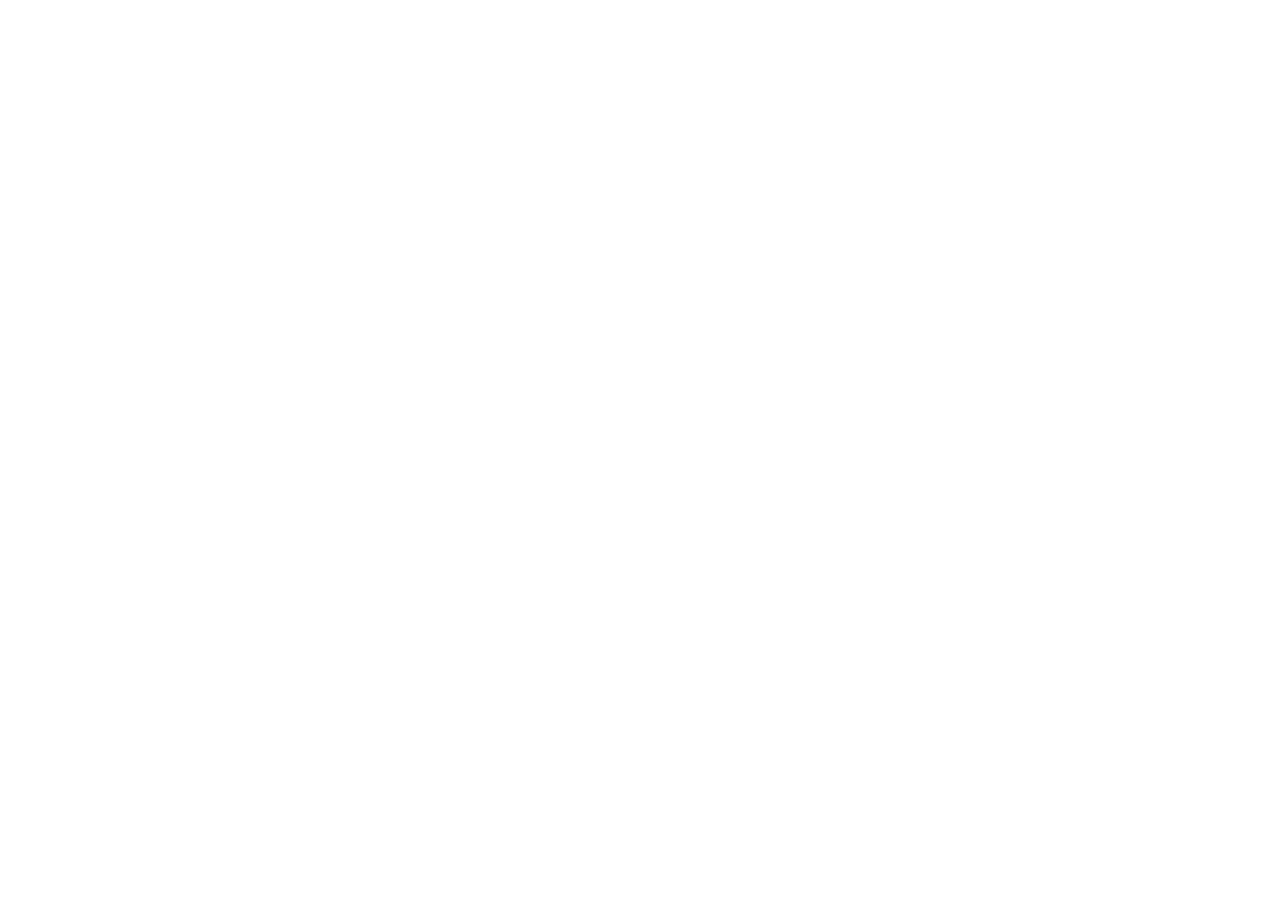
==== index.html @ 7b7ef6f3 "init project" ====
<!DOCTYPE html>
<html lang="en">
<head>
    <meta charset="UTF-8">
    <meta http-equiv="X-UA-Compatible" content="IE=edge">
    <meta name="viewport" content="width=device-width, initial-scale=1.0">
    <title>Document</title>
    <link href="https://fonts.googleapis.com/icon?family=Material+Icons" rel="stylesheet">
    <link rel="stylesheet" href="https://cdnjs.cloudflare.com/ajax/libs/materialize/1.0.0/css/materialize.min.css">
    <link rel="stylesheet" href="./style.css">

</head>
<body>
    
















    <script src="https://cdnjs.cloudflare.com/ajax/libs/materialize/1.0.0/js/materialize.min.js"></script>
    <script src="./js/skript.js"></script>
</body>
</html>
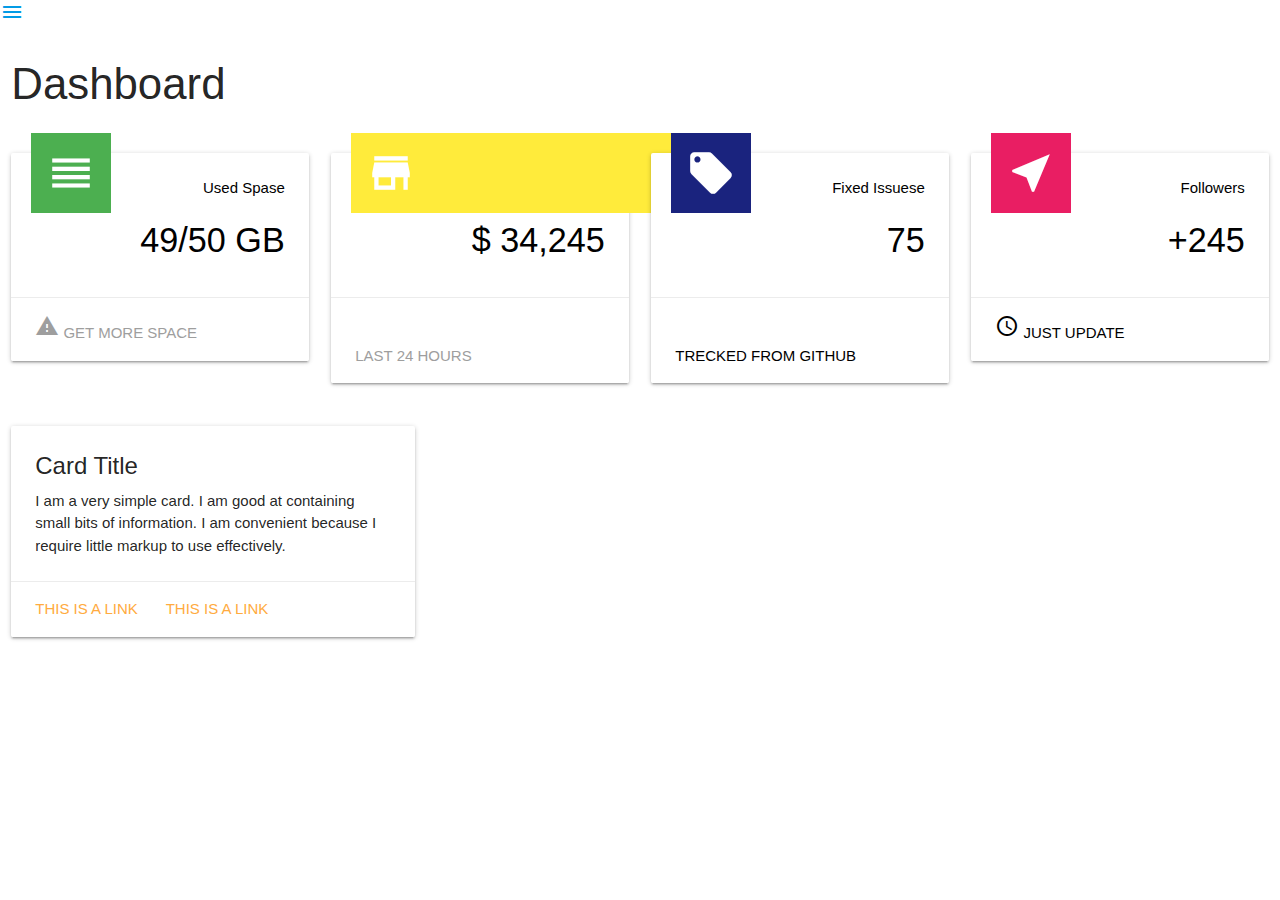
==== commit 9b017e10: "add cards 1" ====
--- a/index.html
+++ b/index.html
@@ -11,6 +11,114 @@
 
 </head>
 <body>
+   
+    <ul id="slide-out" class="sidenav">
+        <li><h4 class="header center-align">Company</h4></li>
+      <li><div class="divider"></div></li>
+      <li><a class="waves-effect pink white-text" href="#!"><i class="material-icons white-text">dashboard</i>Dashboard</a></li>
+      <li><a class="waves-effect" href="#!"><i class="material-icons ">person</i>User Profile</a></li>
+      <li><a class="waves-effect" href="#!"><i class="material-icons ">place</i>Maps</a></li>
+      <li><a class="waves-effect" href="#!"><i class="material-icons ">done_all</i>Notisfications</a></li>
+      <li><a class="waves-effect" href="#!"><i class="material-icons ">language</i>Support</a></li>
+    </ul>
+    <a href="#" data-target="slide-out" class="sidenav-trigger"><i class="material-icons">menu</i></a>
+    <div class="row">
+        <div class="col s12 ">
+           <h3>Dashboard</h3> 
+        </div>
+    </div>
+    <div class="row">
+        <div class="col s12 m6 l3 info-box">
+            <div class="card ">
+              <div class="card-content black-text">
+                <div class="box ">
+                
+                    <i class="material-icons green info-boximg white-text">reorder</i>
+                    <div class="info">
+                        <p class="right-align">Used Spase</p>
+                        <h4 class="right-align"> 49/50 GB</h4>
+                    </div>
+                </div>
+
+              </div>
+              <div class="card-action">
+                <a class="grey-text" href="#"><i class="material-icons">report_problem</i> Get more space</a>
+              </div>
+            </div>
+          </div>
+          <div class="col s12 m6 l3 info-box">
+            <div class="card ">
+              <div class="card-content black-text">
+                <div class="box ">
+                
+                    <i class="material-icons yellow info-boximg white-text">storefront</i>
+                    <div class="info">
+                        <p class="right-align">Revenue</p>
+                        <h4 class="right-align"> $ 34,245</h4>
+                    </div>
+                </div>
+
+              </div>
+              <div class="card-action ">
+                <a class="grey-text " href="#"><i class="material-icons">calendar_month</i> Last 24 Hours</a>
+              </div>
+            </div>
+          </div>   <div class="col s12 m6 l3 info-box">
+            <div class="card ">
+              <div class="card-content black-text">
+                <div class="box ">
+                
+                    <i class="material-icons  indigo darken-4 info-boximg white-text">local_offer</i>
+                    <div class="info">
+                        <p class="right-align">Fixed Issuese</p>
+                        <h4 class="right-align"> 75</h4>
+                    </div>
+                </div>
+
+              </div>
+              <div class="card-action">
+                <a class="black-text" href="#"><i class="material-icons">download</i> Trecked from Github</a>
+              </div>
+            </div>
+          </div>   <div class="col s12 m6 l3 info-box">
+            <div class="card ">
+              <div class="card-content black-text">
+                <div class="box ">
+                
+                    <i class="material-icons pink info-boximg white-text">near_me</i>
+                    <div class="info">
+                        <p class="right-align">Followers</p>
+                        <h4 class="right-align"> +245</h4>
+                    </div>
+                </div>
+
+              </div>
+              <div class="card-action">
+                <a class="black-text" href="#"><i class="material-icons">query_builder</i> Just Update</a>
+              </div>
+            </div>
+          </div>
+
+
+        </div>
+        <div class="row">
+            <div class="col s12 m4">
+                <div class="card ">
+                    <div class="card-content">
+                      <span class="card-title">Card Title</span>
+                      <p>I am a very simple card. I am good at containing small bits of information.
+                      I am convenient because I require little markup to use effectively.</p>
+                    </div>
+                    <div class="card-action">
+                      <a href="#">This is a link</a>
+                      <a href="#">This is a link</a>
+                    </div>
+                  </div>
+
+            </div>
+        </div>
+
+
     
 
 
--- a/style.css
+++ b/style.css
@@ -0,0 +1,31 @@
+body{
+    font-family: 'Segoe UI', Tahoma, Geneva, Verdana, sans-serif;
+}
+.sidenav>li{
+    padding: 20px;
+}
+.box{
+    display: flex;
+    justify-content:flex-end;
+}
+.box>i{
+    font-size: 50px;
+    padding: 15px;
+}
+.info-box{
+    position: relative;
+    padding: 40px 0;
+}
+.info-boximg{
+    position: absolute;
+    top: -20px;
+    left: 20px;
+}
+.info{
+    justify-content: end;
+}
+.more_space{
+    display: flex;
+    align-items: center;
+
+}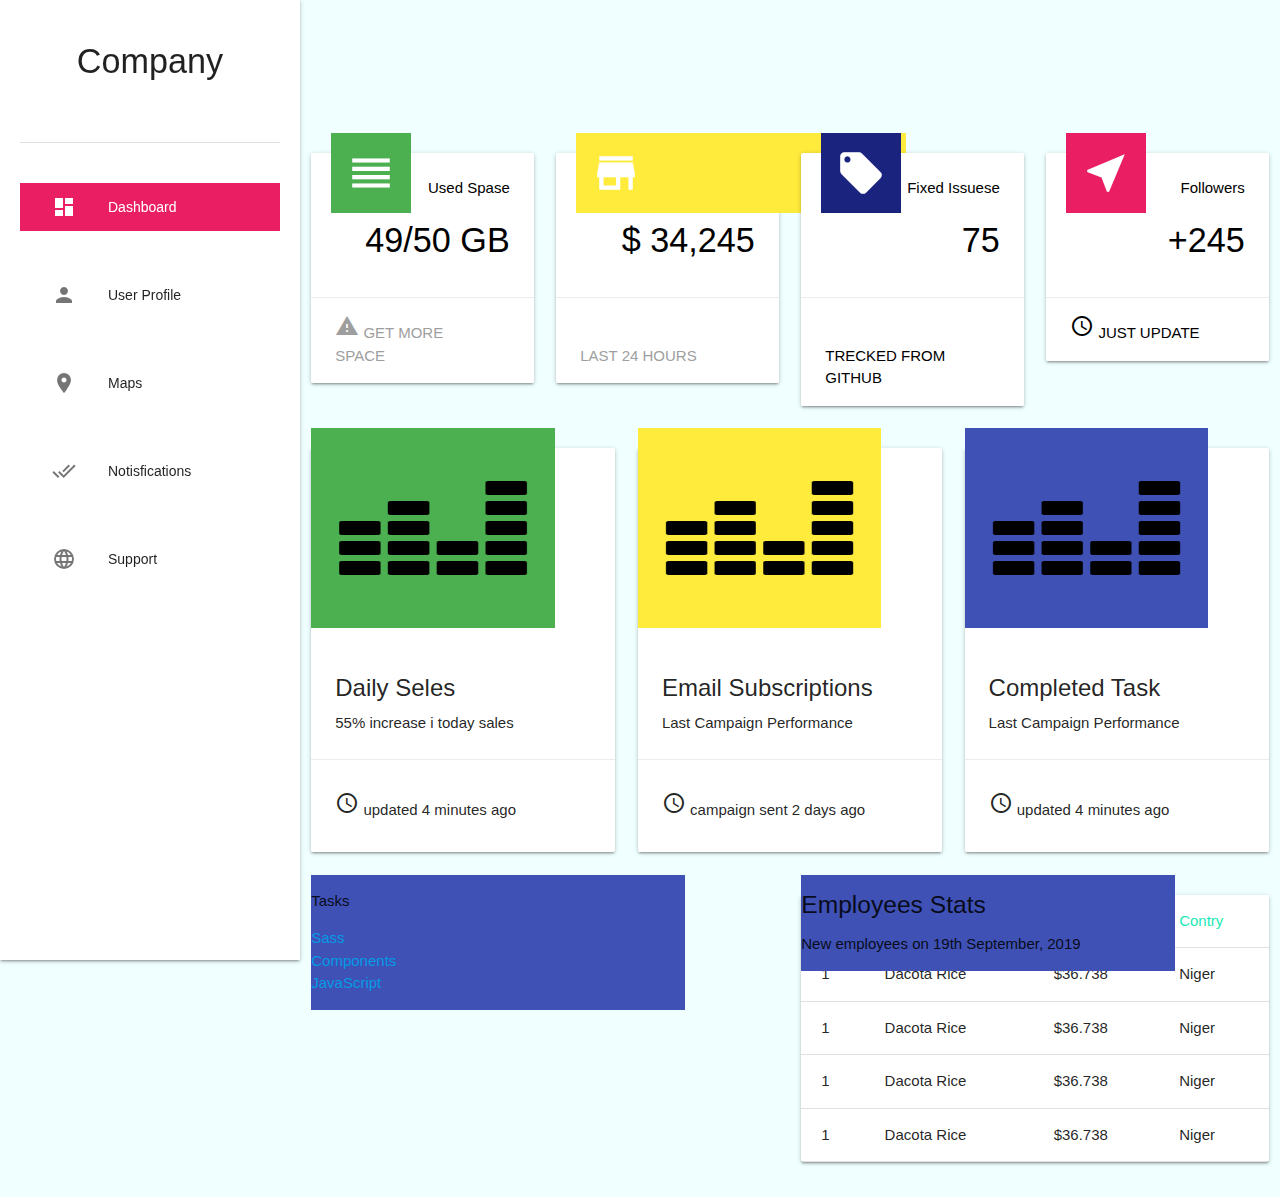
==== commit f117e580: "add card 3" ====
--- a/index.html
+++ b/index.html
@@ -12,7 +12,7 @@
 </head>
 <body>
    
-    <ul id="slide-out" class="sidenav">
+    <ul id="slide-out" class="sidenav sidenav-fixed">
         <li><h4 class="header center-align">Company</h4></li>
       <li><div class="divider"></div></li>
       <li><a class="waves-effect pink white-text" href="#!"><i class="material-icons white-text">dashboard</i>Dashboard</a></li>
@@ -21,12 +21,13 @@
       <li><a class="waves-effect" href="#!"><i class="material-icons ">done_all</i>Notisfications</a></li>
       <li><a class="waves-effect" href="#!"><i class="material-icons ">language</i>Support</a></li>
     </ul>
-    <a href="#" data-target="slide-out" class="sidenav-trigger"><i class="material-icons">menu</i></a>
+    <a href="#" data-target="slide-out" class="sidenav-trigger show-on-large"><i class="material-icons">menu</i></a>
     <div class="row">
         <div class="col s12 ">
            <h3>Dashboard</h3> 
         </div>
     </div>
+    <main>
     <div class="row">
         <div class="col s12 m6 l3 info-box">
             <div class="card ">
@@ -103,26 +104,124 @@
         </div>
         <div class="row">
             <div class="col s12 m4">
-                <div class="card ">
+                <div class="card infocard ">
+                    <div class="card-image imgeq green ">
+                        <img class="center-align" src="./img/2827910-200.png">
+                      </div>
                     <div class="card-content">
-                      <span class="card-title">Card Title</span>
-                      <p>I am a very simple card. I am good at containing small bits of information.
-                      I am convenient because I require little markup to use effectively.</p>
+                      <span class="card-title">Daily Seles</span>
+                      <p>55% increase i today sales</p>
                     </div>
                     <div class="card-action">
-                      <a href="#">This is a link</a>
-                      <a href="#">This is a link</a>
+                        <p><i class="material-icons">schedule</i> updated 4 minutes ago</p>
+                     
                     </div>
                   </div>
 
             </div>
+            
+            <div class="col s12 m4">
+                <div class="card infocard ">
+                    <div class="card-image imgeq yellow ">
+                        <img class="center-align" src="./img/2827910-200.png">
+                      </div>
+                    <div class="card-content">
+                      <span class="card-title">Email Subscriptions</span>
+                      <p>Last Campaign Performance</p>
+                    </div>
+                    <div class="card-action">
+                        <p><i class="material-icons">schedule</i> campaign sent 2 days ago</p>
+                     
+                    </div>
+                  </div>
+
+            </div>
+            <div class="col s12 m4">
+                <div class="card infocard ">
+                    <div class="card-image imgeq indigo ">
+                        <img class="center-align" src="./img/2827910-200.png">
+                      </div>
+                    <div class="card-content">
+                      <span class="card-title">Completed Task</span>
+                      <p>Last Campaign Performance</p>
+                    </div>
+                    <div class="card-action">
+                        <p><i class="material-icons">schedule</i> updated 4 minutes ago</p>
+                     
+                    </div>
+                  </div>
+
+            </div>
+
         </div>
 
 
     
-
-
-
+<div class="row">
+    <div class="col s12 l6 up">
+        <div class="card">
+            <div class="titleinfo indigo">
+            <p>Tasks</p>
+      
+      <ul  class=" ">
+        <li><a href="sass.html">Sass</a></li>
+        <li><a href="badges.html">Components</a></li>
+        <li><a href="collapsible.html">JavaScript</a></li>
+      </ul>
+                
+            </div>
+    
+
+        </div>
+    </div>
+    <div class="col s12 l6 up">
+        <div class="card">
+        <div class="titleinfo indigo">
+            <h5>Employees Stats</h5>
+            <p>New employees on 19th September, 2019</p>
+        </div>
+        
+      <table>
+
+        <tbody>
+            <tr class="teal-text text-accent-3">
+                <td>ID</td>
+                <td>Name</td>
+                <td>Salary</td>
+                <td>Contry</td>
+              </tr>
+          <tr>
+            <td>1</td>
+            <td>Dacota Rice</td>
+            <td>$36.738</td>
+            <td>Niger</td>
+          </tr>
+          <tr>
+            <td>1</td>
+            <td>Dacota Rice</td>
+            <td>$36.738</td>
+            <td>Niger</td>
+          </tr>
+          <tr>
+            <td>1</td>
+            <td>Dacota Rice</td>
+            <td>$36.738</td>
+            <td>Niger</td>
+          </tr>
+          <tr>
+            <td>1</td>
+            <td>Dacota Rice</td>
+            <td>$36.738</td>
+            <td>Niger</td>
+          </tr>
+
+        </tbody>
+      </table>
+    </div>
+    </div>
+</div>
+
+    </main>
 
 
 
--- a/style.css
+++ b/style.css
@@ -1,5 +1,6 @@
 body{
     font-family: 'Segoe UI', Tahoma, Geneva, Verdana, sans-serif;
+    background-color: azure;
 }
 .sidenav>li{
     padding: 20px;
@@ -28,4 +29,39 @@
     display: flex;
     align-items: center;
 
+}
+.infocard{
+    position: relative;
+    display: flex;
+    flex-direction: column;
+    justify-content: center;
+}
+.imgeq{
+    position: absolute;
+    width: 80%;
+    height: 50%;
+    top: -20px;
+}
+.card-image>img{
+    height: 200px;
+}
+header, main, footer {
+    padding-left: 300px;
+  }
+
+  @media only screen and (max-width : 992px) {
+    header, main, footer {
+      padding-left: 0;
+    }
+  }
+  .titleinfo{
+    width: 80%;
+    position: absolute;
+    top: -20px;
+  }
+  .up{
+    position: relative;
+  }
+td{
+    padding-left: 20px;
 }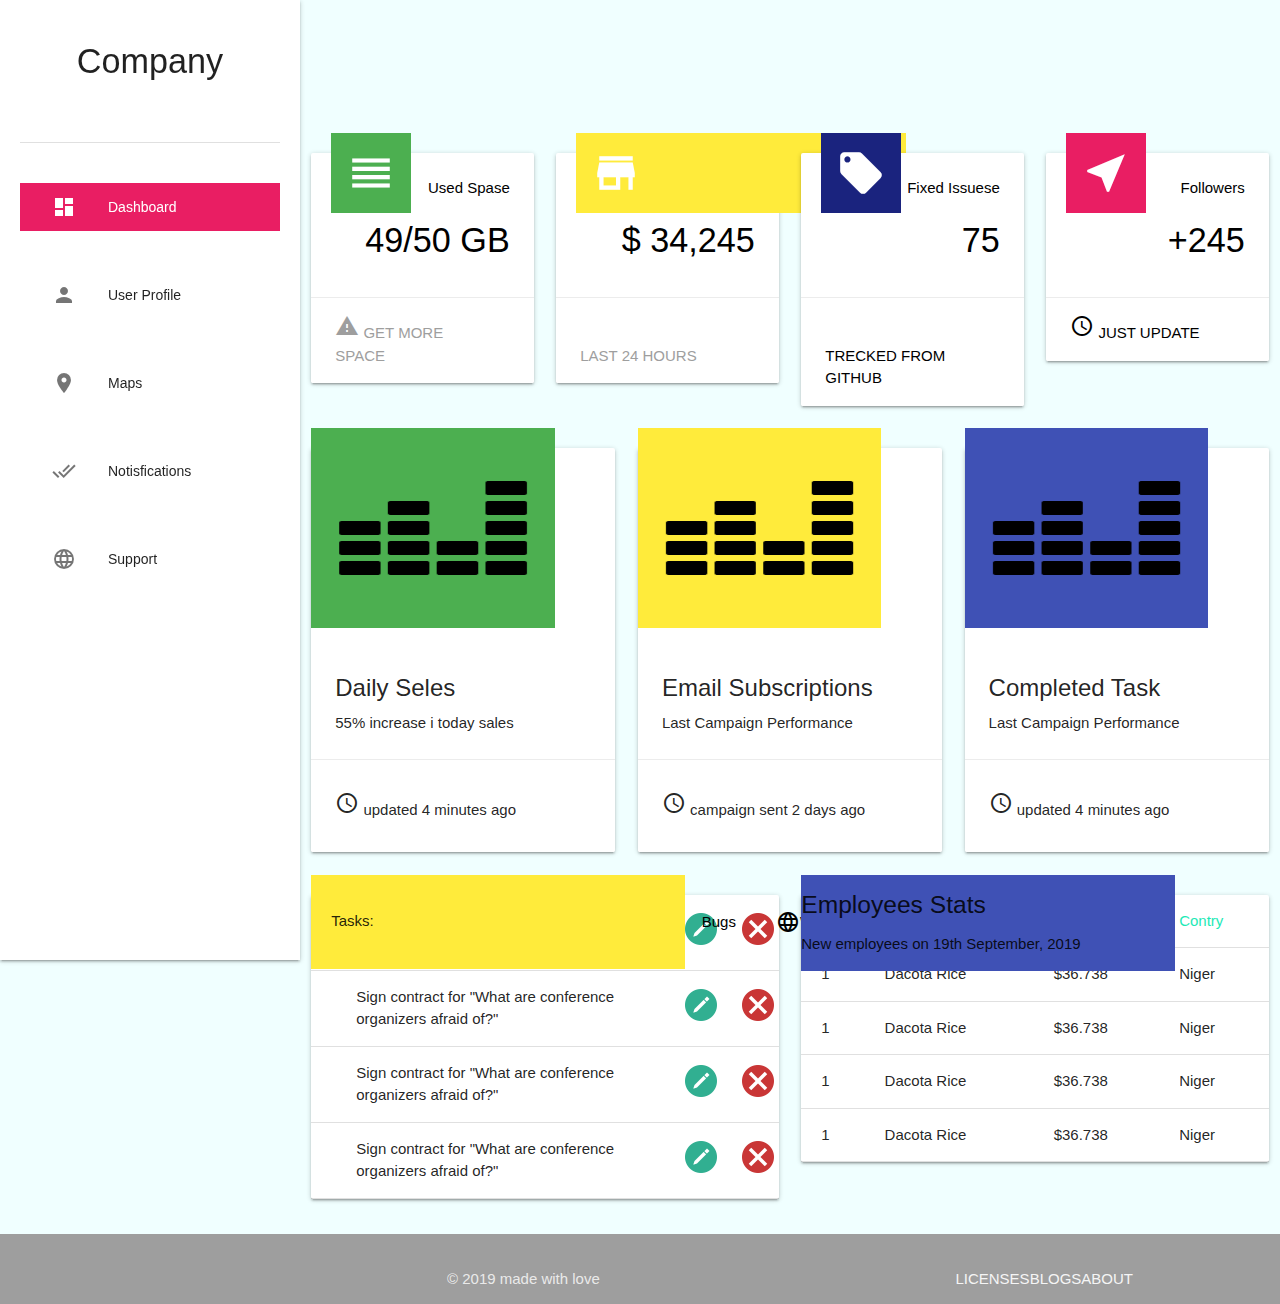
==== commit b405f595: "footer" ====
--- a/index.html
+++ b/index.html
@@ -29,6 +29,7 @@
     </div>
     <main>
     <div class="row">
+        
         <div class="col s12 m6 l3 info-box">
             <div class="card ">
               <div class="card-content black-text">
@@ -160,20 +161,69 @@
 <div class="row">
     <div class="col s12 l6 up">
         <div class="card">
-            <div class="titleinfo indigo">
-            <p>Tasks</p>
-      
-      <ul  class=" ">
-        <li><a href="sass.html">Sass</a></li>
-        <li><a href="badges.html">Components</a></li>
-        <li><a href="collapsible.html">JavaScript</a></li>
-      </ul>
-                
-            </div>
+            <div class=" yellow titleinfo">
+                <ul class="ulmenu">
+                    <li>Tasks:</li>
+                    <li class="valign-wrapper hoverable "><a class="black-text valign-wrapper" href=""><i class="material-icons">pest_control</i>Bugs</a></li>
+                    <li class="valign-wrapper hoverable black-text " ><a class="black-text valign-wrapper" href=""><i class="material-icons">language</i>Website</a></li>
+                    <li class="valign-wrapper hoverable black-text"><a class="black-text valign-wrapper" href=""><i class="material-icons">cloud</i>Server</a></li>
+                </ul>
     
-
-        </div>
-    </div>
+            
+          
+            </div>
+            <table id="top">
+
+                <tbody>
+                    <tr>
+                   
+                    <td> <form action="#">
+                        <p>
+                          <label>
+                            <input type="checkbox" />
+                          </label>
+                        </p></form></td>
+                    <td>Sign contract for "What are conference organizers afraid of?"</td>
+                    <td><img src="./img/edit.png" alt=""></td>
+                    <td><img src="./img/remove.png" alt=""></td>
+                  </tr>
+                  <tr>
+                    <td><form action="#">
+                        <p>
+                          <label>
+                            <input type="checkbox" />
+                          </label>
+                        </p></form></td>
+                    <td>Sign contract for "What are conference organizers afraid of?"</td>
+                    <td><img src="./img/edit.png" alt=""></td>
+                    <td><img src="./img/remove.png" alt=""></td>
+                  </tr>
+                  <tr>
+                    <td> <form action="#">
+                        <p>
+                          <label>
+                            <input type="checkbox" />
+                          </label>
+                        </p></form></td>
+                    <td>Sign contract for "What are conference organizers afraid of?"</td>
+                    <td><img src="./img/edit.png" alt=""></td>
+                    <td><img src="./img/remove.png" alt=""></td>
+                  </tr>
+                  <tr>
+                    <td> <label>
+                        <input type="checkbox" />
+                      </label></td>
+                    <td>Sign contract for "What are conference organizers afraid of?"</td>
+                    <td><img src="./img/edit.png" alt=""></td>
+                    <td><img src="./img/remove.png" alt=""></td>
+                  </tr>
+        
+                </tbody>
+              </table>
+            </div>
+    
+
+        </div>
     <div class="col s12 l6 up">
         <div class="card">
         <div class="titleinfo indigo">
@@ -224,7 +274,19 @@
     </main>
 
 
-
+    <footer class="page-footer grey">
+      
+        <div class="footer-copyright grey">
+          <div class="container left">
+            <a class="grey-text text-lighten-4 right" href="#!">ABOUT</a>
+            <a class="grey-text text-lighten-4 right" href="#!">BLOGS</a>
+            <a class="grey-text text-lighten-4 right" href="#!">LICENSES</a>
+
+          © 2019 made with love
+          </div>
+        </div>
+      </footer>
+          
 
 
 
--- a/style.css
+++ b/style.css
@@ -64,4 +64,45 @@
   }
 td{
     padding-left: 20px;
+}
+.user{
+    padding: 30px;
+}
+.btn{
+    padding-left: 40px;
+    padding-right: 40px;
+}
+.profile{
+    border-radius: 50%;
+    position: absolute;
+    top: -50px;
+}
+.profile>img{
+    width: 150px;
+    height: 150px;
+    border-radius: 100%;
+}
+.prof{
+    padding-top: 100px;
+    display: flex;
+    flex-direction: column;
+    justify-content: center;
+    align-items: center;
+    padding: 20px;
+    position: relative;
+}
+.prof>.pad{
+    padding-top: 100px;
+}
+.ulmenu{
+    display: flex;
+    justify-content: space-around;
+    width: 90%;
+    
+}
+.ulmenu>li{
+    padding: 20px;
+}
+#top{
+    padding-top: 100px;
 }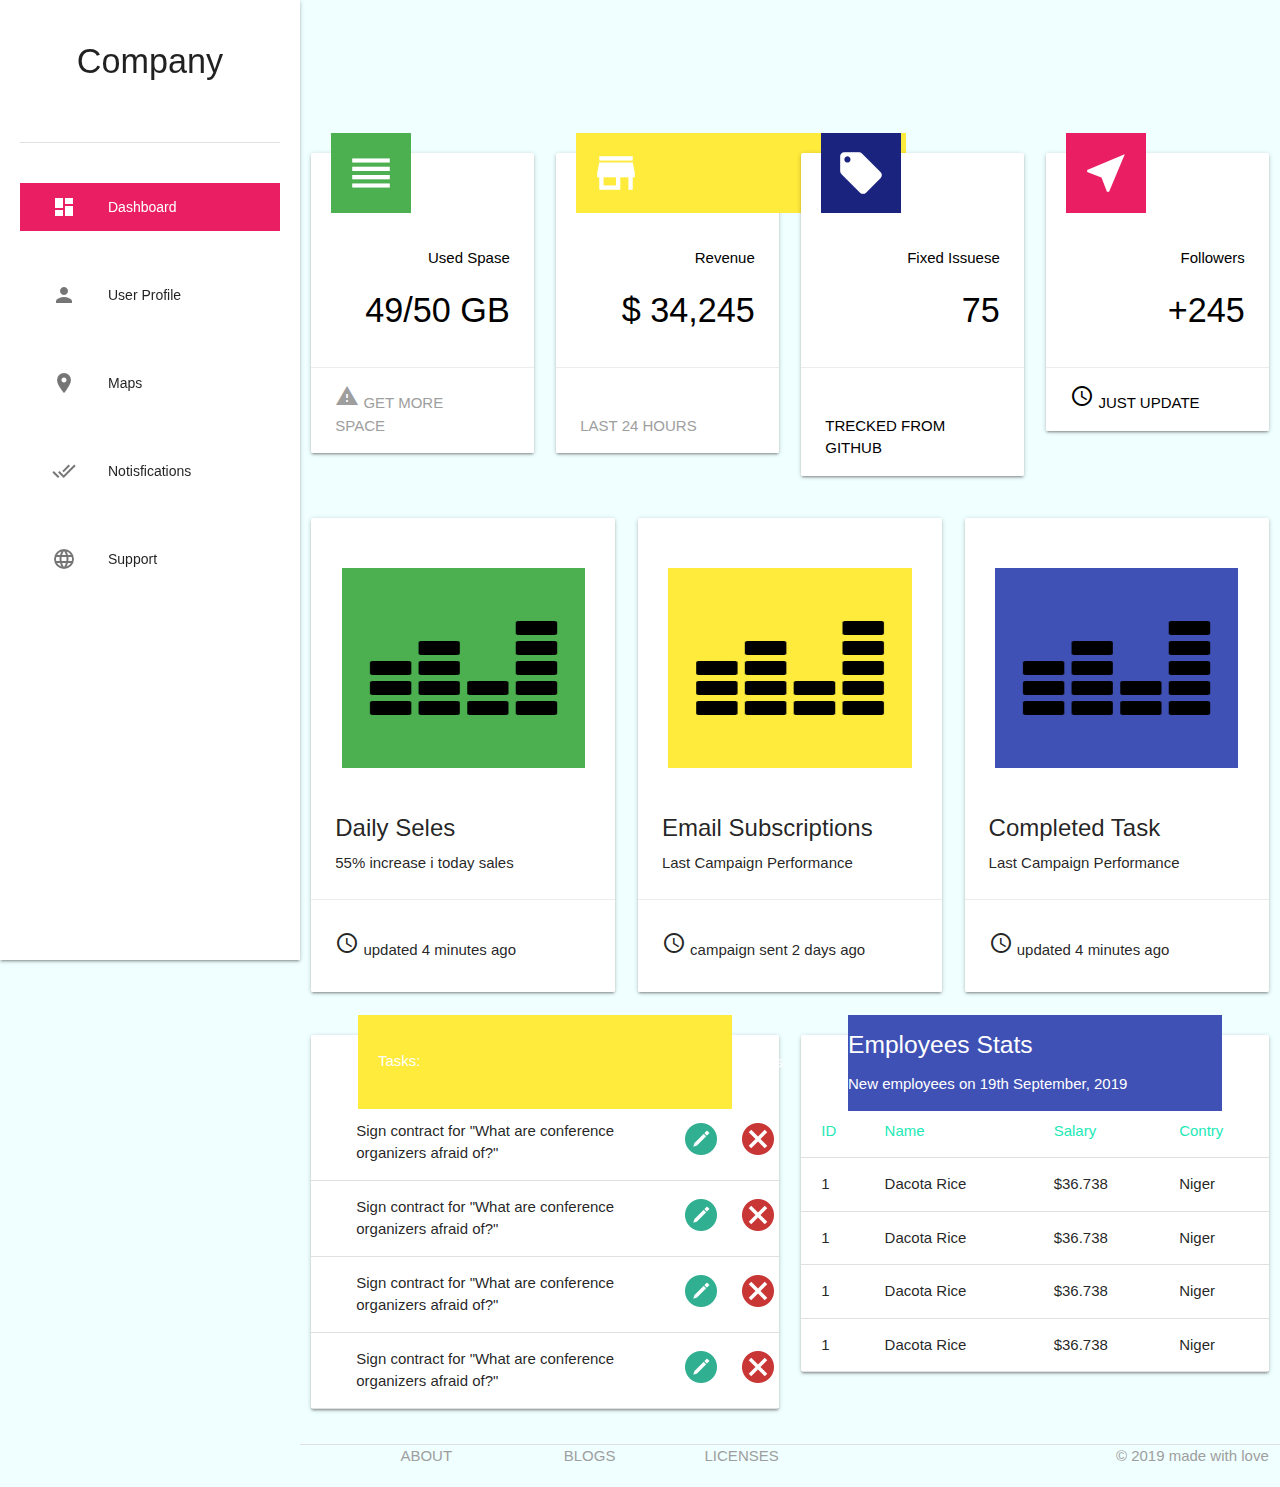
==== commit 212c9b44: "finish" ====
--- a/index.html
+++ b/index.html
@@ -16,7 +16,7 @@
         <li><h4 class="header center-align">Company</h4></li>
       <li><div class="divider"></div></li>
       <li><a class="waves-effect pink white-text" href="#!"><i class="material-icons white-text">dashboard</i>Dashboard</a></li>
-      <li><a class="waves-effect" href="#!"><i class="material-icons ">person</i>User Profile</a></li>
+      <li><a class="waves-effect" href="./index2.html"><i class="material-icons ">person</i>User Profile</a></li>
       <li><a class="waves-effect" href="#!"><i class="material-icons ">place</i>Maps</a></li>
       <li><a class="waves-effect" href="#!"><i class="material-icons ">done_all</i>Notisfications</a></li>
       <li><a class="waves-effect" href="#!"><i class="material-icons ">language</i>Support</a></li>
@@ -163,10 +163,10 @@
         <div class="card">
             <div class=" yellow titleinfo">
                 <ul class="ulmenu">
-                    <li>Tasks:</li>
-                    <li class="valign-wrapper hoverable "><a class="black-text valign-wrapper" href=""><i class="material-icons">pest_control</i>Bugs</a></li>
-                    <li class="valign-wrapper hoverable black-text " ><a class="black-text valign-wrapper" href=""><i class="material-icons">language</i>Website</a></li>
-                    <li class="valign-wrapper hoverable black-text"><a class="black-text valign-wrapper" href=""><i class="material-icons">cloud</i>Server</a></li>
+                    <li class="white-text">Tasks:</li>
+                    <li class="valign-wrapper hoverable white-text "><a class="black-text valign-wrapper white-text" href=""><i class="material-icons">pest_control</i>Bugs</a></li>
+                    <li class="valign-wrapper hoverable white-text " ><a class="black-text valign-wrapper white-text" href=""><i class="material-icons">language</i>Website</a></li>
+                    <li class="valign-wrapper hoverable white-text"><a class="black-text valign-wrapper white-text" href=""><i class="material-icons">cloud</i>Server</a></li>
                 </ul>
     
             
@@ -227,8 +227,8 @@
     <div class="col s12 l6 up">
         <div class="card">
         <div class="titleinfo indigo">
-            <h5>Employees Stats</h5>
-            <p>New employees on 19th September, 2019</p>
+            <h5 class="white-text">Employees Stats</h5>
+            <p class="white-text">New employees on 19th September, 2019</p>
         </div>
         
       <table>
@@ -274,17 +274,28 @@
     </main>
 
 
-    <footer class="page-footer grey">
-      
-        <div class="footer-copyright grey">
-          <div class="container left">
-            <a class="grey-text text-lighten-4 right" href="#!">ABOUT</a>
-            <a class="grey-text text-lighten-4 right" href="#!">BLOGS</a>
-            <a class="grey-text text-lighten-4 right" href="#!">LICENSES</a>
-
+    <footer class="  row">
+        <div class="col s12 divider"></div>
+            <div class="col s2">
+                <a class="grey-text  right" href="#!">ABOUT</a>
+
+            </div>
+            <div class="col s2">           
+                 <a class="grey-text  right" href="#!">BLOGS</a>
+            </div>
+            <div class="col s2">
+                <a class="grey-text  right" href="#!">LICENSES</a>
+
+            </div>
+            <div class="col s6 grey-text right-align">
+                
           © 2019 made with love
-          </div>
-        </div>
+
+            </div>
+       
+
+          
+        
       </footer>
           
 
--- a/style.css
+++ b/style.css
@@ -36,6 +36,9 @@
     flex-direction: column;
     justify-content: center;
 }
+.card-image{
+    align-self: center;
+}
 .imgeq{
     position: absolute;
     width: 80%;
@@ -58,6 +61,7 @@
     width: 80%;
     position: absolute;
     top: -20px;
+    align-self: center;
   }
   .up{
     position: relative;
@@ -105,4 +109,30 @@
 }
 #top{
     padding-top: 100px;
-}+}
+.page-footer{
+    padding-bottom: 50px;
+    padding-right: 20px;
+}
+.card{
+    display: flex;
+    flex-direction: column;
+    /* align-items: center; */
+    padding-top: 70px;
+}
+.form2{
+    position: relative;
+    display: flex;
+    flex-direction: column;
+    
+}
+
+.titleinfo2{
+    width: 80%;
+    position: absolute;
+    top: -20px;
+    z-index: 3;
+    align-self: center;
+    padding-left: 20px;
+  }
+
